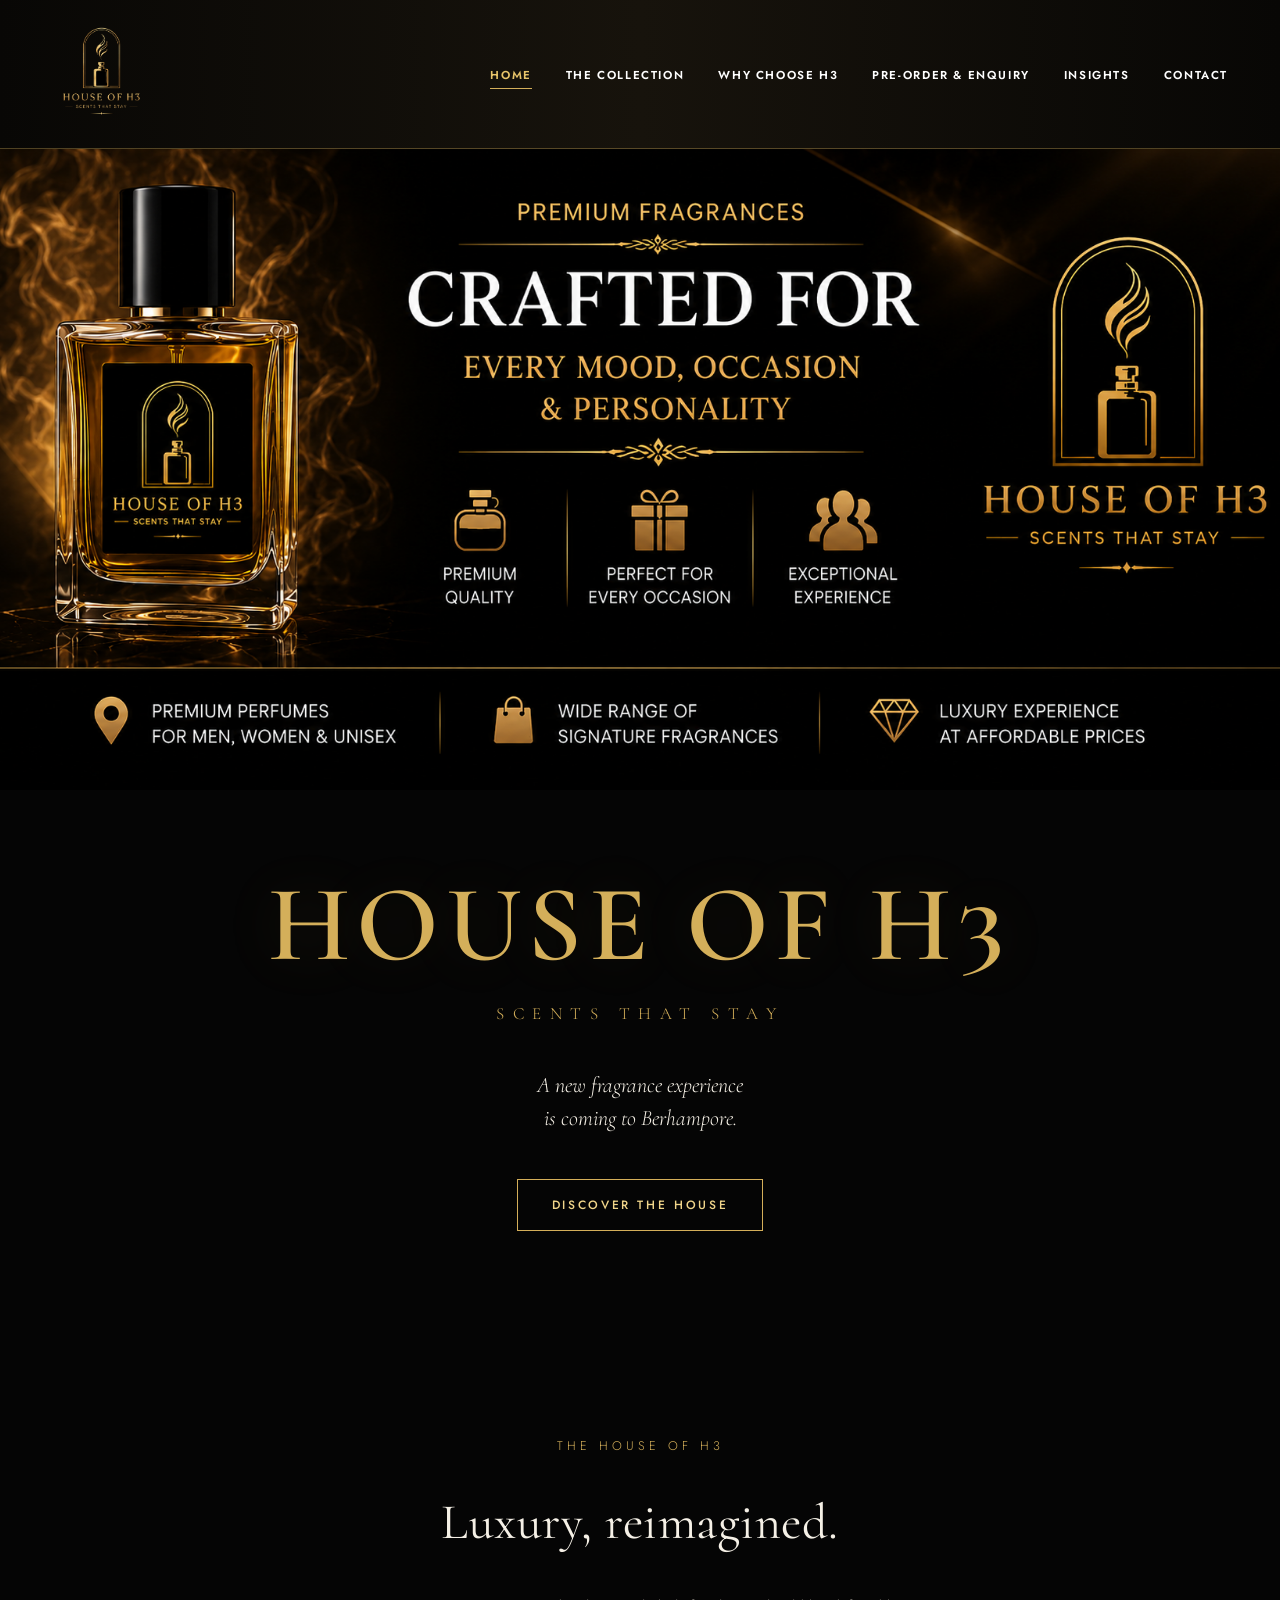
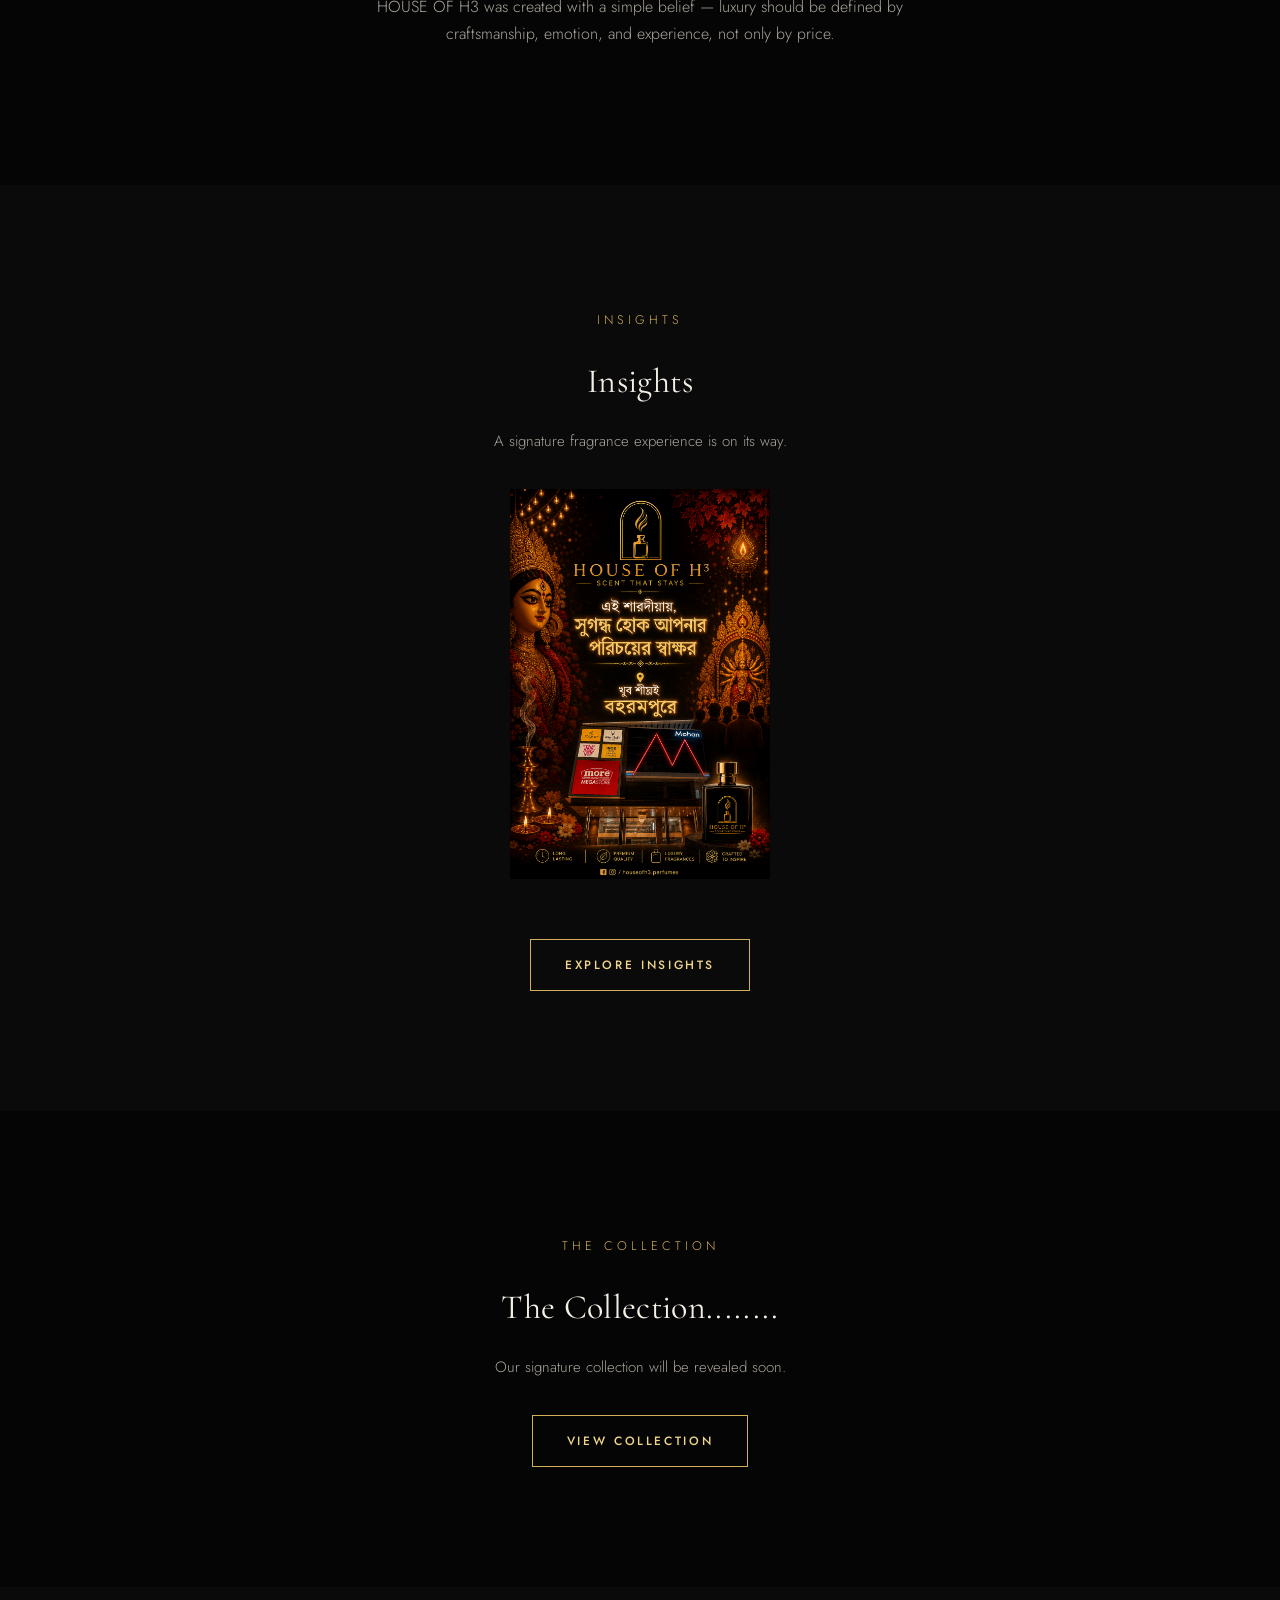
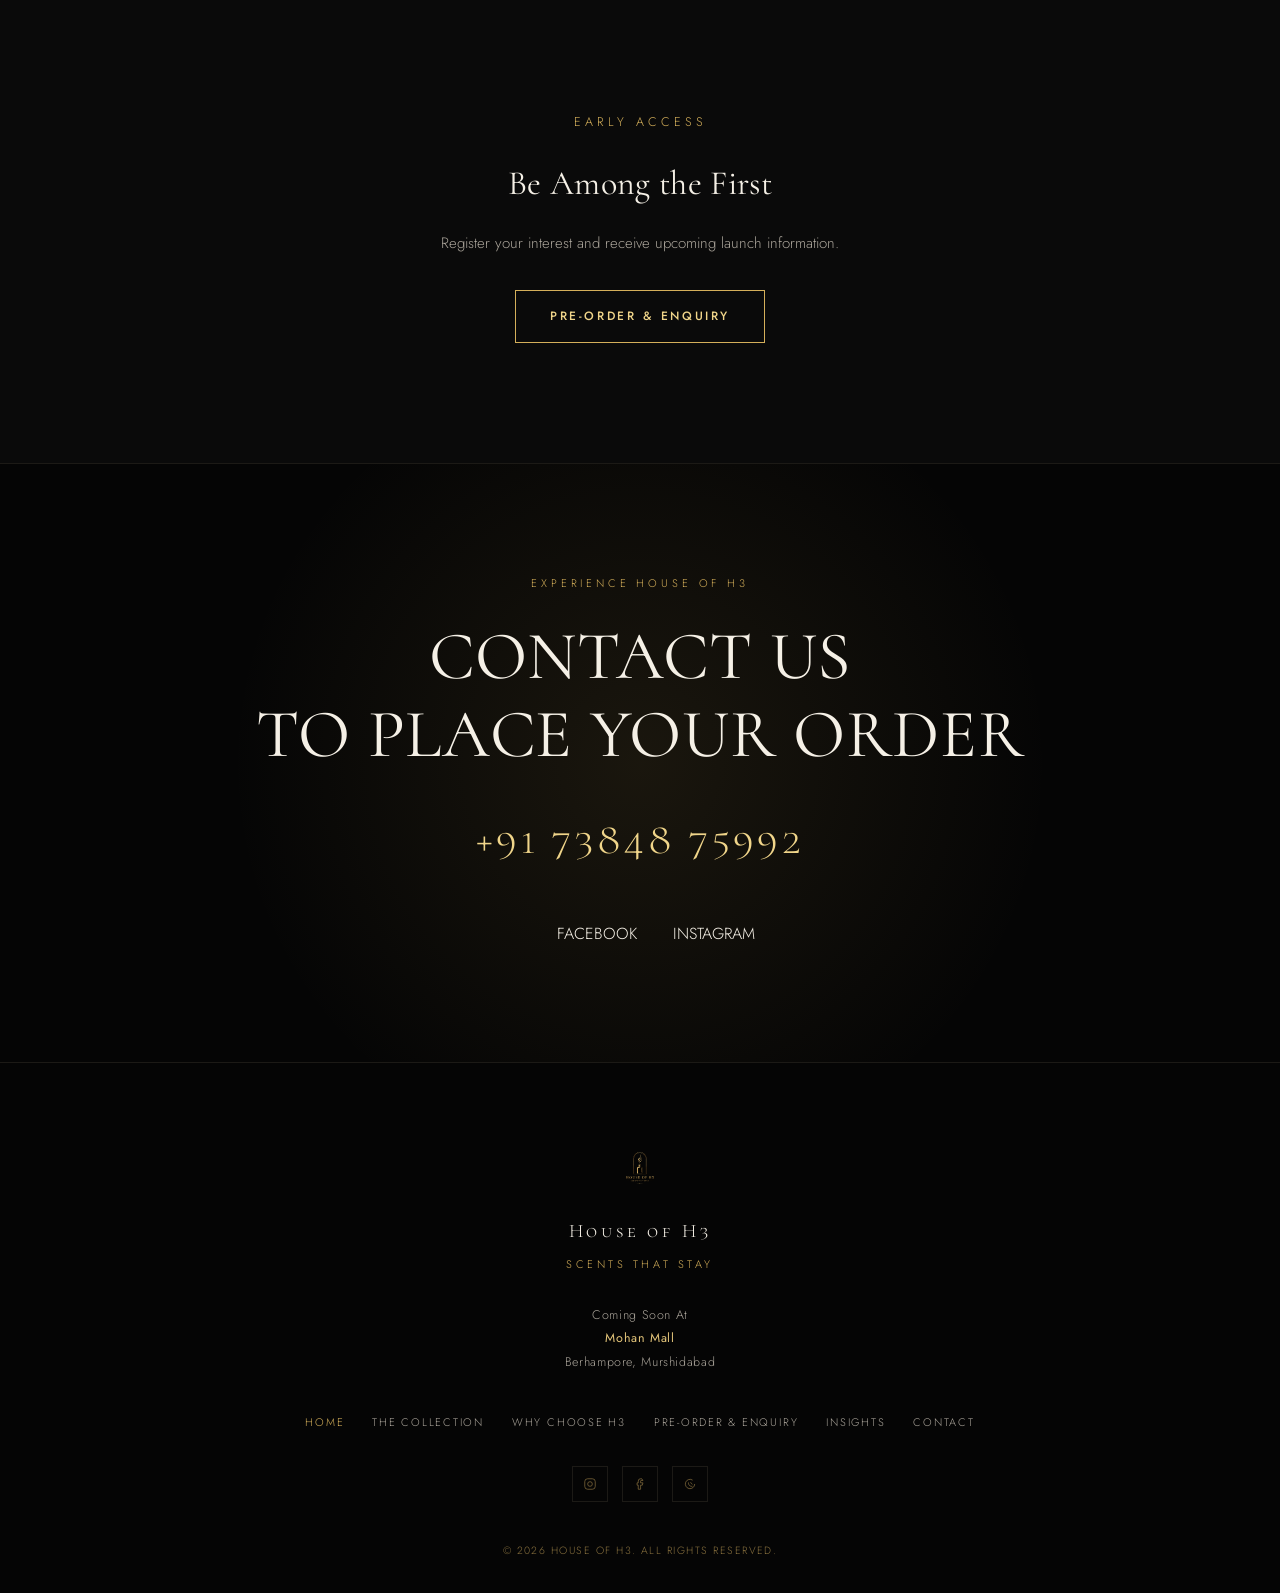
==== index.html @ 47003d19 "Initial Website Upload" ====
<!DOCTYPE html>
<html lang="en">
<head>
<meta charset="UTF-8">
<meta name="viewport" content="width=device-width, initial-scale=1.0">
<title>HOUSE OF H3 — Scents That Stay | Luxury Fragrance House</title>
<meta name="description" content="HOUSE OF H3 — an international-quality luxury fragrance house. A new fragrance experience is coming to Berhampore. Scents that stay.">
<link rel="canonical" href="https://thehouseofh3.com/">

<meta property="og:type" content="website">
<meta property="og:title" content="HOUSE OF H3 — Scents That Stay">
<meta property="og:description" content="A new fragrance experience is coming to Berhampore. Luxury, reimagined.">
<meta property="og:image" content="assets/images/house-of-h3-logo.png">
<meta property="og:url" content="https://thehouseofh3.com/">
<meta property="og:site_name" content="HOUSE OF H3">
<meta name="twitter:card" content="summary_large_image">

<link rel="icon" type="image/png" href="assets/images/house-of-h3-logo.png">
<link rel="apple-touch-icon" href="assets/images/house-of-h3-logo.png">

<link rel="preconnect" href="https://fonts.googleapis.com">
<link rel="preconnect" href="https://fonts.gstatic.com" crossorigin>
<link href="https://fonts.googleapis.com/css2?family=Cormorant:wght@300;400;500;600&family=Cormorant+SC:wght@500;600&family=Jost:wght@300;400;500;600&display=swap" rel="stylesheet">

<link rel="stylesheet" href="assets/css/style.css">
</head>
<body data-page="home">

<header class="nav" id="siteNav">
  <div class="wrap nav-inner">
    <a href="index.html" class="brand" aria-label="HOUSE OF H3 home">
      <img src="assets/images/house-of-h3-logo.png" alt="HOUSE OF H3 official logo — an arched niche framing a perfume bottle with a rising flame" width="44" height="44">
    </a>
    <nav class="primary" aria-label="Primary">
      <ul>
    <li><a href="index.html" data-nav="home">Home</a></li>
    <li><a href="collection.html" data-nav="collection">The Collection</a></li>
    <li><a href="why-house-of-h3.html" data-nav="why-house">Why Choose H3</a></li>
    <li><a href="pre-order.html" data-nav="pre-order">Pre-Order &amp; Enquiry</a></li>
    <li><a href="insights.html" data-nav="insights">Insights</a></li>
    <li><a href="contact.html" data-nav="contact">Contact</a></li>
</ul>
    </nav>
    <button class="hamburger" id="hamburgerBtn" aria-label="Open menu" aria-expanded="false" aria-controls="mobilePanel">
      <span></span><span></span><span></span>
    </button>
  </div>
</header>

<div class="mobile-panel" id="mobilePanel">
    <a href="index.html" data-nav="home">Home</a>
    <a href="collection.html" data-nav="collection">The Collection</a>
    <a href="why-house-of-h3.html" data-nav="why-house">Why Choose H3</a>
    <a href="pre-order.html" data-nav="pre-order">Pre-Order &amp; Enquiry</a>
    <a href="insights.html" data-nav="insights">Insights</a>
    <a href="contact.html" data-nav="contact">Contact</a>
</div>
<!-- ===================== HERO ===================== -->
<!-- HOME BANNER -->

<section class="home-banner">
</section>


<!-- BRAND INTRO BELOW BANNER -->

<section class="home-hero-content">

  <h1 class="hero-brand">
    HOUSE OF H3
  </h1>

  <p class="hero-tagline">
    SCENTS THAT STAY
  </p>

  <p class="hero-statement">
    A new fragrance experience<br>
    is coming to Berhampore.
  </p>

  <div class="hero-actions">

    <a href="our-story.html" class="btn">
      Discover the House
    </a>

  </div>

</section>
<!-- ===================== BRAND INTRODUCTION ===================== -->
<section class="intro">
  <div class="wrap reveal">
    <span class="eyebrow">The House of H3</span>
    <h2>Luxury, reimagined.</h2>
    <p>HOUSE OF H3 was created with a simple belief — luxury should be defined by craftsmanship, emotion, and experience, not only by price.</p>
  </div>
</section>

<!-- ===================== FRAGRANCE LAUNCH PREVIEW ===================== -->
<section class="preview alt-bg">
  <div class="wrap reveal">
    <span class="eyebrow">Insights</span>
    <h2>Insights</h2>
    <p>A signature fragrance experience is on its way.</p>
<div class="page-image">
  <img src="assets/images/durgapuja.jpg" alt="HOUSE OF H3 Our Story">
</div>
    <a href="insights.html" class="btn">Explore Insights</a>
  </div>
</section>

<!-- ===================== COLLECTION PREVIEW ===================== -->
<section class="preview">
  <div class="wrap reveal">
    <span class="eyebrow">The Collection</span>
    <h2>The Collection........</h2>
    <p>Our signature collection will be revealed soon.</p>
    <a href="collection.html" class="btn">View Collection</a>
  </div>
</section>

<!-- ===================== PRE-ORDER PREVIEW ===================== -->
<section class="preview alt-bg">
  <div class="wrap reveal">
    <span class="eyebrow">Early Access</span>
    <h2>Be Among the First</h2>
    <p>Register your interest and receive upcoming launch information.</p>
    <a href="pre-order.html" class="btn">Pre-Order &amp; Enquiry</a>
  </div>
</section>
<!-- ===================== ORDER & SOCIAL CONTACT ===================== -->

<section class="home-order-contact">

  <div class="wrap">

    <p class="order-small">
      EXPERIENCE HOUSE OF H3
    </p>

	<h2>
  	CONTACT US<br>
 	TO PLACE YOUR ORDER
	</h2>

    <a href="tel:+917384875992" class="order-phone">
      +91 73848 75992
    </a>

    <div class="order-social-links">

  <!-- FACEBOOK BUTTON -->

  <a
    href="https://www.facebook.com/houseofh3/"
    target="_blank"
    rel="noopener"
    class="order-social-button"
    aria-label="Visit HOUSE OF H3 on Facebook">

    <svg viewBox="0 0 24 24" aria-hidden="true">
      <path
        d="M15 3h-2a4 4 0 0 0-4 4v3H7v4h2v7h4v-7h3l1-4h-4V7a1 1 0 0 1 1-1h3"
      />
    </svg>

    <span>FACEBOOK</span>

  </a>


  <!-- INSTAGRAM BUTTON -->

  <a
    href="https://www.instagram.com/thehouseofh3perfumes/"
    target="_blank"
    rel="noopener"
    class="order-social-button"
    aria-label="Follow HOUSE OF H3 on Instagram">

    <svg viewBox="0 0 24 24" aria-hidden="true">

      <rect
        x="3"
        y="3"
        width="18"
        height="18"
        rx="5"
      />

      <circle
        cx="12"
        cy="12"
        r="4"
      />

      <circle
        cx="17.5"
        cy="6.5"
        r="1"
      />

    </svg>

    <span>INSTAGRAM</span>

  </a>

</div>

</section>
<!-- ===================== FOOTER ===================== -->
<footer>
  <div class="wrap">
    <img src="assets/images/house-of-h3-logo.png" alt="HOUSE OF H3 official logo">
    <p class="foot-word">House of H3</p>
    <p class="foot-tag">Scents That Stay</p>

    <p class="foot-venue">
      Coming Soon At<br>
      <strong>Mohan Mall</strong><br>
      Berhampore, Murshidabad
    </p>

    <nav class="foot-links" aria-label="Footer">
  <a href="index.html" data-nav="home">Home</a>
  <a href="collection.html" data-nav="collection">The Collection</a>
  <a href="why-house-of-h3.html" data-nav="why-house">Why Choose H3</a>
  <a href="pre-order.html" data-nav="pre-order">Pre-Order &amp; Enquiry</a>
  <a href="insights.html" data-nav="insights">Insights</a>
  <a href="contact.html" data-nav="contact">Contact</a>
</nav>

    <div class="foot-social">
      <a href="https://www.instagram.com/thehouseofh3perfumes/" target="_blank" rel="noopener" aria-label="Instagram">
        <svg viewBox="0 0 24 24"><rect x="3" y="3" width="18" height="18" rx="5"/><circle cx="12" cy="12" r="4"/></svg>
      </a>
      <a href="https://www.facebook.com/houseofh3/" target="_blank" rel="noopener" aria-label="Facebook">
        <svg viewBox="0 0 24 24"><path d="M15 3 h-2 a4 4 0 0 0 -4 4 v3 H7 v4 h2 v7 h4 v-7 h3 l1 -4 h-4 V7 a1 1 0 0 1 1 -1 h3 z"/></svg>
      </a>
      <a href="https://wa.me/917384875992" target="_blank" rel="noopener" aria-label="WhatsApp">
        <svg viewBox="0 0 24 24"><path d="M20 12 a8 8 0 1 1 -3.5 -6.6 M13 9 c.3 1 1.4 3 3.2 3.6 M9.4 9.4 c-.4 1.6 .3 3.6 1.6 5 1.4 1.3 3.4 2 5 1.6"/></svg>
      </a>
    </div>

    <p class="copyright">© 2026 House of H3. All Rights Reserved.</p>
  </div>
</footer>

<script src="assets/js/main.js" defer></script>
</body>
</html>
---- assets/css/style.css ----
/* =====================================================================
   HOUSE OF H3 — SHARED STYLESHEET
   Signature device: the arched niche from the wordmark (the halo the
   bottle sits inside) is echoed everywhere — image frames, dividers,
   announcement panels, the mobile menu — so every page feels carved
   from the same doorway as the logo.
===================================================================== */

:root{
  --black: #050505;
  --deep-black: #0a0a0a;
  --soft-black: #111111;
  --line-black: #1c1a16;

  --gold: #d4af5a;
  --light-gold: #f0d58a;
  --champagne: #e6c77b;
  --gold-dim: #8a723f;
  --ivory: #f5f0e6;
  --muted-text: #aaa49a;

  --font-display: 'Cormorant', 'Cormorant SC', serif;
  --font-display-sc: 'Cormorant SC', serif;
  --font-body: 'Jost', sans-serif;

  --arch-radius: 220px;
  --container: 1240px;
  --ease: cubic-bezier(.22,.61,.36,1);
}

*{ margin:0; padding:0; box-sizing:border-box; }
html{ scroll-behavior:smooth; }

@media (prefers-reduced-motion: reduce){
  html{ scroll-behavior:auto; }
  *{ animation-duration:0.001ms !important; animation-iteration-count:1 !important; transition-duration:0.001ms !important; }
}

body{
  background:var(--black);
  color:var(--ivory);
  font-family:var(--font-body);
  font-weight:300;
  line-height:1.7;
  overflow-x:hidden;
  -webkit-font-smoothing:antialiased;
}

img{ max-width:100%; display:block; }
a{ color:inherit; text-decoration:none; }
ul{ list-style:none; }
button{ font-family:inherit; cursor:pointer; background:none; border:none; color:inherit; }
input, select, textarea{ font-family:inherit; }

:focus-visible{
  outline: 1px solid var(--light-gold);
  outline-offset: 4px;
}

.wrap{
  max-width:var(--container);
  margin:0 auto;
  padding:0 32px;
}

.eyebrow{
  font-family:var(--font-body);
  font-size:12.5px;
  letter-spacing:.32em;
  text-transform:uppercase;
  color:var(--gold);
  display:inline-block;
  margin-bottom:22px;
}

h1,h2,h3{
  font-family:var(--font-display);
  font-weight:400;
  color:var(--ivory);
  letter-spacing:.01em;
}

.rule{
  width:56px;
  height:1px;
  background:linear-gradient(90deg,var(--gold),transparent);
  margin:0 0 22px;
}
.rule.center{ margin:0 auto 22px; background:linear-gradient(90deg,transparent,var(--gold),transparent); width:80px; }

/* Reveal-on-scroll */
.reveal{
  opacity:0;
  transform:translateY(28px);
  transition:opacity 1.1s var(--ease), transform 1.1s var(--ease);
}
.reveal.is-visible{ opacity:1; transform:translateY(0); }

/* Buttons */
.btn{
  display:inline-flex;
  align-items:center;
  gap:10px;
  padding:15px 34px;
  font-size:12px;
  letter-spacing:.22em;
  text-transform:uppercase;
  font-family:var(--font-body);
  font-weight:500;
  border:1px solid var(--gold);
  color:var(--light-gold);
  background:transparent;
  transition:background .5s var(--ease), color .5s var(--ease), box-shadow .5s var(--ease);
  white-space:nowrap;
}
.btn:hover{
  background:var(--gold);
  color:var(--black);
  box-shadow:0 0 34px rgba(212,175,90,.28);
}
.btn.ghost{
  border-color:rgba(230,199,123,.35);
  color:var(--ivory);
}
.btn.ghost:hover{
  border-color:var(--gold);
  background:transparent;
  color:var(--light-gold);
  box-shadow:none;
}
.btn.full{ width:100%; justify-content:center; }
.btn[disabled]{ opacity:.45; cursor:not-allowed; }
.btn[disabled]:hover{ background:transparent; color:var(--light-gold); box-shadow:none; }

/* ===================== NAVIGATION ===================== */
header.nav{
  position:fixed;
  top:0; left:0; right:0;
  z-index:1000;
  padding:3px 0;
  transition:padding .5s var(--ease), background .5s var(--ease), backdrop-filter .5s var(--ease), border-color .5s var(--ease);
  border-bottom:1px solid transparent;
}
header.nav.scrolled{
  padding:14px 0;
  background:rgba(5,5,5,.86);
  backdrop-filter:blur(14px);
  -webkit-backdrop-filter:blur(14px);
  border-bottom:1px solid var(--line-black);
}
.nav-inner{
  display:flex;
  align-items:center;
  justify-content:space-between;
  gap:24px;
}
.brand{
  display:flex;
  align-items:center;
  gap:12px;
}
.brand img{
  height:44px;
  width:auto;
  transition:height .5s var(--ease);
}
header.nav.scrolled .brand img{ height:36px; }
.brand-word{
  font-family:var(--font-display-sc);
  font-size:17px;
  letter-spacing:.18em;
  color:var(--ivory);
}

nav.primary{ display:flex; align-items:center; gap:40px; }
nav.primary ul{ display:flex; gap:34px; }
nav.primary a{
  font-size:11.5px;
  letter-spacing:.18em;
  text-transform:uppercase;
  color:var(--muted-text);
  position:relative;
  padding-bottom:6px;
}
nav.primary a::after{
  content:'';
  position:absolute;
  left:0; bottom:0;
  width:0; height:1px;
  background:var(--gold);
  transition:width .45s var(--ease);
}
nav.primary a:hover{ color:var(--ivory); }
nav.primary a:hover::after{ width:100%; }
nav.primary a.active{ color:var(--light-gold); }
nav.primary a.active::after{ width:100%; }

.hamburger{
  display:none;
  flex-direction:column;
  gap:6px;
  width:28px;
  z-index:1200;
}
.hamburger span{
  display:block;
  height:1px;
  width:100%;
  background:var(--light-gold);
  transition:transform .4s var(--ease), opacity .4s var(--ease);
}
.hamburger.open span:nth-child(1){ transform:translateY(7px) rotate(45deg); }
.hamburger.open span:nth-child(2){ opacity:0; }
.hamburger.open span:nth-child(3){ transform:translateY(-7px) rotate(-45deg); }

.mobile-panel{
  position:fixed;
  inset:0;
  background:rgba(6,6,6,.98);
  backdrop-filter:blur(10px);
  display:flex;
  flex-direction:column;
  align-items:center;
  justify-content:center;
  gap:32px;
  z-index:1100;
  opacity:0;
  visibility:hidden;
  transition:opacity .5s var(--ease), visibility .5s var(--ease);
}
.mobile-panel.open{ opacity:1; visibility:visible; }
.mobile-panel a{
  font-family:var(--font-display);
  font-size:25px;
  letter-spacing:.06em;
  color:var(--ivory);
}
.mobile-panel a:hover, .mobile-panel a.active{ color:var(--gold); }
.mobile-panel .btn{ margin-top:10px; }

/* ===================== ARCH DEVICE (signature) ===================== */
.arch-divider{
  width:1px;
  height:70px;
  margin:0 auto;
  background:linear-gradient(180deg, transparent, var(--gold-dim) 30%, var(--gold) 50%, var(--gold-dim) 70%, transparent);
  position:relative;
}
.arch-divider::before{
  content:'';
  position:absolute;
  left:50%; top:50%;
  width:7px; height:7px;
  transform:translate(-50%,-50%) rotate(45deg);
  border:1px solid var(--gold);
  background:var(--black);
}
.arch-frame{
  border:1px solid var(--gold-dim);
  border-radius:var(--arch-radius) var(--arch-radius) 0 0;
  background:radial-gradient(circle at 50% 20%, rgba(212,175,90,.10), transparent 60%);
  position:relative;
  overflow:hidden;
}

/* ===================== HOME HERO ===================== */
.hero{
  position:relative;
  min-height:100px;

  display:flex;
  flex-direction:column;
  align-items:center;
  justify-content:center;

  text-align:center;
  padding:160px 24px 100px;
  overflow:hidden;

  background-image:
    linear-gradient(
      rgba(0, 0, 0, 0.45),
      rgba(0, 0, 0, 0.78)
    ),
    url("../images/home-banner.jpg");

  background-size:cover;
  background-position:center;
  background-repeat:no-repeat;
}
.hero-glow{
  position:absolute;
  top:6%;
  left:50%;
  transform:translateX(-50%);
  width:960px;
  height:960px;
  background:radial-gradient(circle, rgba(212,175,90,.15) 0%, rgba(212,175,90,0) 62%);
  pointer-events:none;
  animation:glowPulse 9s ease-in-out infinite;
}
@keyframes glowPulse{
  0%,100%{ opacity:.7; transform:translateX(-50%) scale(1); }
  50%{ opacity:1; transform:translateX(-50%) scale(1.06); }
}
@keyframes heroIn{
  from{ opacity:0; transform:translateY(18px); }
  to{ opacity:1; transform:translateY(0); }
}
.hero-logo{
  width:120px;
  height:auto;
  margin-bottom:30px;
  opacity:0;
  animation:heroIn 1.4s var(--ease) .2s forwards;
  filter:drop-shadow(0 0 30px rgba(212,175,90,.18));
}
.hero-brand{
  font-family:var(--font-display-sc);
  font-weight:600;
  font-size:clamp(46px, 9vw, 108px);
  letter-spacing:.06em;
  line-height:1.02;
  color:var(--gold);
  text-shadow:0 0 60px rgba(212,175,90,.14);
  opacity:0;
  animation:heroIn 1.4s var(--ease) .4s forwards;
}
.hero-tagline{
  margin-top:20px;
  font-family:var(--font-display-sc);
  font-size:clamp(13px,1.8vw,17px);
  letter-spacing:.5em;
  color:var(--gold);
  opacity:0;
  animation:heroIn 1.4s var(--ease) .65s forwards;
}
.hero-statement{
  margin-top:44px;
  font-family:var(--font-display);
  font-style:italic;
  font-size:clamp(17px,2.1vw,22px);
  color:var(--ivory);
  max-width:520px;
  line-height:1.5;
  opacity:0;
  animation:heroIn 1.4s var(--ease) .9s forwards;
}
.hero-actions{
  margin-top:44px;
  opacity:0;
  animation:heroIn 1.4s var(--ease) 1.1s forwards;
}
.scroll-cue{
  position:absolute;
  bottom:34px;
  left:50%;
  transform:translateX(-50%);
  width:1px;
  height:56px;
  background:linear-gradient(180deg, var(--gold), transparent);
}
.scroll-cue::after{
  content:'';
  position:absolute;
  top:0; left:50%;
  width:5px; height:5px;
  background:var(--light-gold);
  border-radius:50%;
  transform:translateX(-50%);
  animation:cueMove 2.6s ease-in-out infinite;
}
@keyframes cueMove{
  0%{ top:0; opacity:1; }
  90%{ opacity:0; }
  100%{ top:52px; opacity:0; }
}

/* ===================== INTERIOR PAGE HEAD ===================== */
.page-head{
  position:relative;
  padding:190px 24px 90px;
  text-align:center;
  overflow:hidden;
}
.page-head .glow{
  position:absolute;
  top:-10%;
  left:50%;
  transform:translateX(-50%);
  width:760px;
  height:760px;
  background:radial-gradient(circle, rgba(212,175,90,.12) 0%, rgba(212,175,90,0) 60%);
  pointer-events:none;
}
.page-head h1{
  font-size:clamp(32px,5vw,58px);
  position:relative;
}
.page-head .lede{
  margin-top:22px;
  color:var(--muted-text);
  font-size:15.5px;
  max-width:480px;
  margin-left:auto;
  margin-right:auto;
  position:relative;
}

/* ===================== SECTION SHELL ===================== */
section{ position:relative; padding:120px 0; }
.section-tight{ padding:90px 0; }
.section-head{ text-align:center; max-width:640px; margin:0 auto 60px; }
.section-head h2{ font-size:clamp(28px,3.6vw,44px); }
.alt-bg{ background:var(--deep-black); }

/* ===================== INTRO / CENTERED TEXT BLOCK ===================== */
.intro{ text-align:center; }
.intro .wrap{ max-width:760px; }
.intro h2{ font-size:clamp(30px,4vw,50px); margin-bottom:28px; }
.intro p{ color:var(--muted-text); font-size:16px; max-width:600px; margin:0 auto 18px; }
.intro blockquote{
  margin-top:50px;
  font-family:var(--font-display);
  font-style:italic;
  font-size:clamp(19px,2.2vw,26px);
  color:var(--champagne);
  line-height:1.5;
}

/* ===================== PREVIEW BLOCKS (home page teasers) ===================== */
.preview{ text-align:center; }
.preview .wrap{ max-width:600px; }
.preview h2{ font-size:clamp(24px,3.2vw,34px); margin-bottom:18px; }
.preview p{ color:var(--muted-text); font-size:15px; margin-bottom:34px; }
.preview-row{
  display:grid;
  grid-template-columns:repeat(3,1fr);
  gap:1px;
  background:var(--line-black);
  border-top:1px solid var(--line-black);
  border-bottom:1px solid var(--line-black);
}
.preview-cell{
  background:var(--black);
  padding:70px 40px;
  text-align:center;
}
.preview-cell .eyebrow{ margin-bottom:16px; }
.preview-cell h3{ font-family:var(--font-display-sc); font-size:20px; letter-spacing:.06em; margin-bottom:16px; }
.preview-cell p{ color:var(--muted-text); font-size:14px; margin-bottom:28px; min-height:42px; }

/* ===================== ANNOUNCEMENT / COMING SOON ===================== */
.announcement{
  text-align:center;
}
.announcement .frame{
  max-width:660px;
  margin:0 auto;
  padding:64px 44px 54px;
}
.announcement .badge{
  display:inline-block;
  padding:8px 22px;
  border:1px solid var(--gold);
  font-size:11px;
  letter-spacing:.28em;
  text-transform:uppercase;
  color:var(--light-gold);
  margin-bottom:30px;
}
.announcement h2{
  font-size:clamp(24px,3.4vw,36px);
  line-height:1.4;
  margin-bottom:24px;
}
.announcement p{ color:var(--muted-text); font-size:15px; max-width:440px; margin:0 auto 8px; }
.announcement .place{
  margin-top:24px;
  font-family:var(--font-display-sc);
  font-size:13px;
  letter-spacing:.24em;
  text-transform:uppercase;
  color:var(--gold-dim);
}

/* ===================== PRODUCT / COLLECTION CARDS ===================== */
.collection-grid{
display:grid;
grid-template-columns:repeat(5,1fr);
gap:20px;

}
.frag-card{
  border:1px solid var(--line-black);
  background:linear-gradient(180deg, var(--soft-black), var(--deep-black));
  padding:0 0 34px;
  transition:border-color .5s var(--ease), transform .5s var(--ease), box-shadow .5s var(--ease);
}
.frag-card:hover{
  border-color:var(--gold-dim);
  transform:translateY(-6px);
  box-shadow:0 24px 60px rgba(0,0,0,.5);
}
.product-media{
  aspect-ratio:4/5;
  border-bottom:1px solid var(--line-black);
  position:relative;
  overflow:hidden;
  background:radial-gradient(circle at 50% 35%, rgba(212,175,90,.08), transparent 65%);
}
.product-media img{
  width:100%; height:100%;
  object-fit:cover;
  opacity:0;
  transition:opacity .8s var(--ease);
}
.product-media.has-image img{ opacity:1; }
.product-media.has-image .media-placeholder{ display:none; }
.media-placeholder{
  position:absolute;
  inset:0;
  display:flex;
  flex-direction:column;
  align-items:center;
  justify-content:center;
  gap:16px;
}
.media-placeholder .glyph{
  width:60px; height:60px;
  border:1px solid var(--gold-dim);
  border-radius:50% 50% 0 0 / 60% 60% 0 0;
  display:flex; align-items:center; justify-content:center;
}
.media-placeholder .glyph::before{
  content:'';
  width:1px; height:24px;
  background:var(--gold);
}
.media-placeholder span{
  font-size:10px;
  letter-spacing:.26em;
  text-transform:uppercase;
  color:var(--gold-dim);
}
.frag-body{ padding:30px 32px 0; }
.frag-body h3{
  font-family:var(--font-display-sc);
  font-size:24px;
  letter-spacing:.06em;
  margin-bottom:14px;
}
.frag-meta{ margin-bottom:18px; }
.frag-meta .label{
  display:block;
  font-size:10px;
  letter-spacing:.2em;
  text-transform:uppercase;
  color:var(--gold);
  margin-bottom:6px;
}
.frag-meta .value{ font-size:14px; color:var(--muted-text); }

.coming-more{ text-align:center; margin-top:54px; }
.coming-more p{
  font-family:var(--font-display-sc);
  font-size:14px;
  letter-spacing:.3em;
  color:var(--gold-dim);
}
.coming-more p span{ display:block; color:var(--champagne); margin-top:6px; }

/* ===================== FORMS (Pre-Order & Enquiry) ===================== */
.form-shell{
  max-width:640px;
  margin:0 auto;
}
.field-group{
  display:grid;
  grid-template-columns:1fr 1fr;
  gap:26px;
}
.field{ margin-bottom:26px; }
.field.full{ grid-column:1 / -1; }
.field label{
  display:block;
  font-size:10.5px;
  letter-spacing:.2em;
  text-transform:uppercase;
  color:var(--gold);
  margin-bottom:10px;
}
.field input,
.field select,
.field textarea{
  width:100%;
  background:transparent;
  border:none;
  border-bottom:1px solid var(--line-black);
  color:var(--ivory);
  font-size:14.5px;
  padding:10px 2px;
  transition:border-color .4s var(--ease);
}
.field select{
  appearance:none;
  -webkit-appearance:none;
  background-image:url("data:image/svg+xml;utf8,<svg xmlns='http://www.w3.org/2000/svg' width='10' height='6'><path d='M0 0 L5 6 L10 0' fill='none' stroke='%23d4af5a'/></svg>");
  background-repeat:no-repeat;
  background-position:right 4px center;
  cursor:pointer;
}
.field select option{ background:var(--soft-black); color:var(--ivory); }
.field textarea{ resize:vertical; min-height:100px; }
.field input:focus, .field select:focus, .field textarea:focus{ border-color:var(--gold); }
.field input::placeholder, .field textarea::placeholder{ color:var(--muted-text); opacity:.7; }

.consent{
  display:flex;
  align-items:flex-start;
  gap:12px;
  margin-bottom:38px;
  font-size:13px;
  color:var(--muted-text);
}
.consent input[type="checkbox"]{
  width:16px; height:16px;
  margin-top:2px;
  accent-color:var(--gold);
  flex-shrink:0;
}

.form-note{
  margin-top:18px;
  font-size:12.5px;
  color:var(--gold-dim);
  min-height:16px;
}
.form-note.error{ color:#c97b6a; }

.divider-or{
  display:flex;
  align-items:center;
  gap:18px;
  margin:64px 0 44px;
  color:var(--muted-text);
  font-size:11px;
  letter-spacing:.2em;
  text-transform:uppercase;
}
.divider-or::before, .divider-or::after{
  content:'';
  flex:1;
  height:1px;
  background:var(--line-black);
}

.whatsapp-cta{
  display:inline-flex;
  align-items:center;
  gap:12px;
  padding:15px 28px;
  border:1px solid var(--gold);
  color:var(--light-gold);
  font-size:12px;
  letter-spacing:.2em;
  text-transform:uppercase;
  transition:background .4s var(--ease), color .4s var(--ease);
}
.whatsapp-cta:hover{ background:var(--gold); color:var(--black); }
.whatsapp-cta svg{ width:16px; height:16px; stroke:currentColor; fill:none; stroke-width:1.3; }

/* ===================== CONTACT ===================== */
.contact-grid{
  display:grid;
  grid-template-columns:1fr 1fr;
  gap:70px;
}
.contact-block p{ color:var(--muted-text); font-size:15px; margin-bottom:30px; max-width:420px; }
.contact-list{ display:flex; flex-direction:column; gap:18px; }
.contact-list li{ display:flex; flex-direction:column; gap:3px; }
.contact-list .label{ font-size:10.5px; letter-spacing:.22em; text-transform:uppercase; color:var(--gold); }
.contact-list .val{ font-size:15.5px; color:var(--ivory); }
.contact-list a:hover{ color:var(--light-gold); }

.social-row{ display:flex; gap:16px; margin-top:36px; }
.social-row a{
  width:42px; height:42px;
  border:1px solid var(--gold-dim);
  display:flex; align-items:center; justify-content:center;
  transition:border-color .4s var(--ease);
}
.social-row a svg{ width:16px; height:16px; stroke:var(--gold); fill:none; stroke-width:1.2; }
.social-row a:hover{ border-color:var(--gold); }

.map-frame{
  aspect-ratio:4/5;
  display:flex;
  align-items:center;
  justify-content:center;
  padding:40px;
  text-align:center;
}
.map-frame .inner p{
  font-family:var(--font-display-sc);
  font-size:15px;
  letter-spacing:.14em;
  color:var(--gold-dim);
  margin-top:18px;
}

/* ===================== FOOTER ===================== */
footer{
  padding:80px 0 34px;
  border-top:1px solid var(--line-black);
  background:var(--black);
  text-align:center;
}
footer img{ height:52px; margin:0 auto 20px; opacity:.92; }
footer .foot-word{
  font-family:var(--font-display-sc);
  font-size:19px;
  letter-spacing:.2em;
  color:var(--ivory);
  margin-bottom:8px;
}
footer .foot-tag{
  font-size:11px;
  letter-spacing:.32em;
  text-transform:uppercase;
  color:var(--gold);
  margin-bottom:30px;
}
footer .foot-venue{
  font-size:12.5px;
  color:var(--muted-text);
  letter-spacing:.05em;
  line-height:1.9;
  margin-bottom:38px;
}
footer .foot-venue strong{ color:var(--champagne); font-weight:400; }
footer nav.foot-links{
  display:flex;
  justify-content:center;
  flex-wrap:wrap;
  gap:28px;
  margin-bottom:34px;
}
footer nav.foot-links a{
  font-size:11px;
  letter-spacing:.16em;
  text-transform:uppercase;
  color:var(--muted-text);
}
footer nav.foot-links a:hover, footer nav.foot-links a.active{ color:var(--gold); }
footer .foot-social{ display:flex; justify-content:center; gap:14px; margin-bottom:40px; }
footer .foot-social a{
  width:36px; height:36px;
  border:1px solid var(--line-black);
  display:flex; align-items:center; justify-content:center;
}
footer .foot-social a svg{ width:14px; height:14px; stroke:var(--gold-dim); fill:none; stroke-width:1.2; }
footer .foot-social a:hover svg{ stroke:var(--gold); }
footer .copyright{
  font-size:10.5px;
  letter-spacing:.14em;
  color:var(--gold-dim);
  text-transform:uppercase;
}

/* ===================== RESPONSIVE ===================== */
@media (max-width:980px){
  nav.primary{ display:none; }
  .hamburger{ display:flex; }
  .contact-grid{ grid-template-columns:1fr; gap:50px; }
  .collection-grid{ grid-template-columns:1fr; }
  .preview-row{ grid-template-columns:1fr; }
  .field-group{ grid-template-columns:1fr; }
  section{ padding:86px 0; }
}

@media (max-width:560px){
  .wrap{ padding:0 22px; }
  .hero{ padding-top:140px; }
  .hero-logo{ width:100px; }
  .page-head{ padding:150px 22px 70px; }
  .frag-body{ padding:26px 22px 0; }
  .announcement .frame{ padding:50px 24px 40px; }
  .preview-cell{ padding:56px 26px; }
}
@media (max-width: 560px) {

  body[data-page="home"] .hero {
    min-height: 380px !important;
    height: 380px !important;
    padding: 90px 20px 30px !important;
  }

}
/* =================================
   HOME PAGE BANNER
================================= */

.home-banner {

  width: 100%;

  height: 720px;

  margin-top: 70px;

  background-image:
    url("../images/home-banner.jpg");

  background-size: cover;

  background-position: center;

  background-repeat: no-repeat;

}


/* =================================
   TEXT BELOW HOME BANNER
================================= */

.home-hero-content {

  min-height: 480px;

  display: flex;

  flex-direction: column;

  justify-content: center;

  align-items: center;

  text-align: center;

  padding: 80px 24px;

  background: #050505;

}


.home-hero-content .hero-brand {

  color: var(--gold);

}


.home-hero-content .hero-statement {

  margin-top: 40px;

}
@media (max-width: 560px) {

  .home-banner {

    height: 250px;

    margin-top: 70px;

    background-size: cover;

    background-position: center;

  }


  .home-hero-content {

    min-height: 400px;

    padding: 60px 20px;

  }


  .home-hero-content .hero-brand {

    font-size: 46px;

  }

}
/* ==================================================
   HOME PAGE — ORDER & SOCIAL CONTACT
================================================== */

.home-order-contact {

  padding: 110px 24px;

  text-align: center;

  background:
    radial-gradient(
      circle at center,
      rgba(212, 175, 90, 0.10),
      transparent 58%
    ),
    #050505;

  border-top: 1px solid #1c1a16;

}


.home-order-contact .wrap {

  max-width: 850px;

}


.order-small {

  margin-bottom: 25px;

  font-family: var(--font-body);

  font-size: 11px;

  letter-spacing: 0.35em;

  color: var(--gold);

}


.home-order-contact h2 {

  margin-bottom: 30px;

  font-family: var(--font-display);

  font-size: clamp(35px, 6vw, 68px);

  font-weight: 400;

  line-height: 1.15;

  color: var(--ivory);

}


.order-phone {

  display: inline-block;

  margin-bottom: 45px;

  font-family: var(--font-display-sc);

  font-size: clamp(25px, 4vw, 42px);

  letter-spacing: 0.08em;

  color: var(--light-gold);

  transition:
    color 0.4s ease,
    text-shadow 0.4s ease;

}


.order-phone:hover {

  color: var(--gold);

  text-shadow:
    0 0 30px rgba(212, 175, 90, 0.35);

}


/* FACEBOOK & INSTAGRAM BUTTON ICON */

.order-social-button {
  display: inline-flex;
  align-items: center;
  justify-content: center;
  gap: 12px;
}

.order-social-button svg {
  width: 19px;
  height: 19px;

  fill: none;
  stroke: 
color: white;

  stroke-width: 1.5;
  stroke-linecap: round;
  stroke-linejoin: round;

  flex-shrink: 0;
}
.contact-location-large {
  position: relative;
  top: -100px;
}
.contact-location-large h3,
.contact-location-large p {
  color: #ffffff !important;
}
/* ==========================================
   WHY CHOOSE HOUSE OF H3 PAGE
========================================== */

.why-h3-section {

  padding: 100px 24px;

  background: #050505;

}


.why-h3-intro {

  max-width: 900px;

  margin: 0 auto 70px;

  text-align: center;

}


.why-h3-intro h2 {

  font-family: var(--font-display);

  font-size: clamp(36px, 6vw, 68px);

  font-weight: 400;

  line-height: 1.1;

  color: var(--ivory);

}


.why-h3-grid {

  display: grid;

  grid-template-columns:
  repeat(2, minmax(0, 1fr));

  max-width: 1100px;

  margin: auto;

  gap: 25px;

}


.why-h3-card {

  min-height: 300px;

  padding: 50px;

  border:
  1px solid rgba(212, 175, 90, 0.35);

  background: #090909;

  transition:
  transform 0.4s ease,
  border-color 0.4s ease;

}


.why-h3-card:hover {

  transform: translateY(-7px);

  border-color: var(--gold);

}


.why-h3-card span {

  display: block;

  margin-bottom: 40px;

  font-family: var(--font-body);

  font-size: 12px;

  letter-spacing: 0.25em;

  color: var(--gold);

}


.why-h3-card h3 {

  margin-bottom: 25px;

  font-family: var(--font-display);

  font-size: 28px;

  font-weight: 500;

  color: var(--light-gold);

}


.why-h3-card p {

  font-size: 16px;

  line-height: 1.9;

  color: var(--muted-text);

}


.why-h3-action {

  margin-top: 70px;

  text-align: center;

}


/* MOBILE */

@media (max-width: 700px) {

  .why-h3-section {

    padding: 70px 20px;

  }


  .why-h3-grid {

    grid-template-columns: 1fr;

  }


  .why-h3-card {

    min-height: auto;

    padding: 40px 30px;

  }

}

/* =================================
   PAGE IMAGE
================================= */

.page-image {
  max-width: 300px;
  width: 100%;
  margin: 0 auto 60px;
  padding: 0 20px;
}

.page-image img {
  width: 100%;
  height: auto;
  object-fit: contain;
  display: block;
}

/* TOP NAVIGATION LOGO SIZE */

.brand img {
  width: 100px !important;
  height: auto !important;
}


/* =================================
   HOUSE OF H3 IMAGE GALLERY
================================= */

.h3-image-gallery {

  width: 100%;

  max-width: 1400px;

  margin: 60px auto;

  padding: 0 25px;

  display: grid;

  /* প্রতি row-তে 4টি image */

  grid-template-columns: repeat(4, minmax(0, 1fr));

  gap: 25px;

  align-items: start;

}


.h3-image-gallery img {

  width: 100%;

  height: auto;

  display: block;

  object-fit: contain;

}

/* TABLET — প্রতি row-তে 2টি image */

@media (max-width: 900px) {

  .h3-image-gallery {

    grid-template-columns: repeat(2, minmax(0, 1fr));

    gap: 20px;

  }

}


/* MOBILE — প্রতি row-তে 1টি image */

@media (max-width: 560px) {

  .h3-image-gallery {

    grid-template-columns: 1fr;

    max-width: 500px;

    padding: 0 20px;

  }

}

/* ==========================================
   HOUSE OF H3 NAVIGATION
   WHITE, BOLD & CLEAR
========================================== */

/* ALL NAVIGATION TEXT */

.primary a {
  color: #ffffff !important;
  font-weight: 600 !important;
  letter-spacing: 0.14em !important;
}


/* ACTIVE PAGE — GOLD */

.primary a.active,
.primary a[aria-current="page"] {
  color: #e8c56a !important;
  font-weight: 600 !important;
}

/* ==========================================
   LUXURY WARM BLACK HEADER
========================================== */

.nav {
  background:
    linear-gradient(
      90deg,
      #080705 0%,
      #17130c 50%,
      #080705 100%
    ) !important;

  border-bottom:
    1px solid rgba(212, 175, 90, 0.35) !important;
}
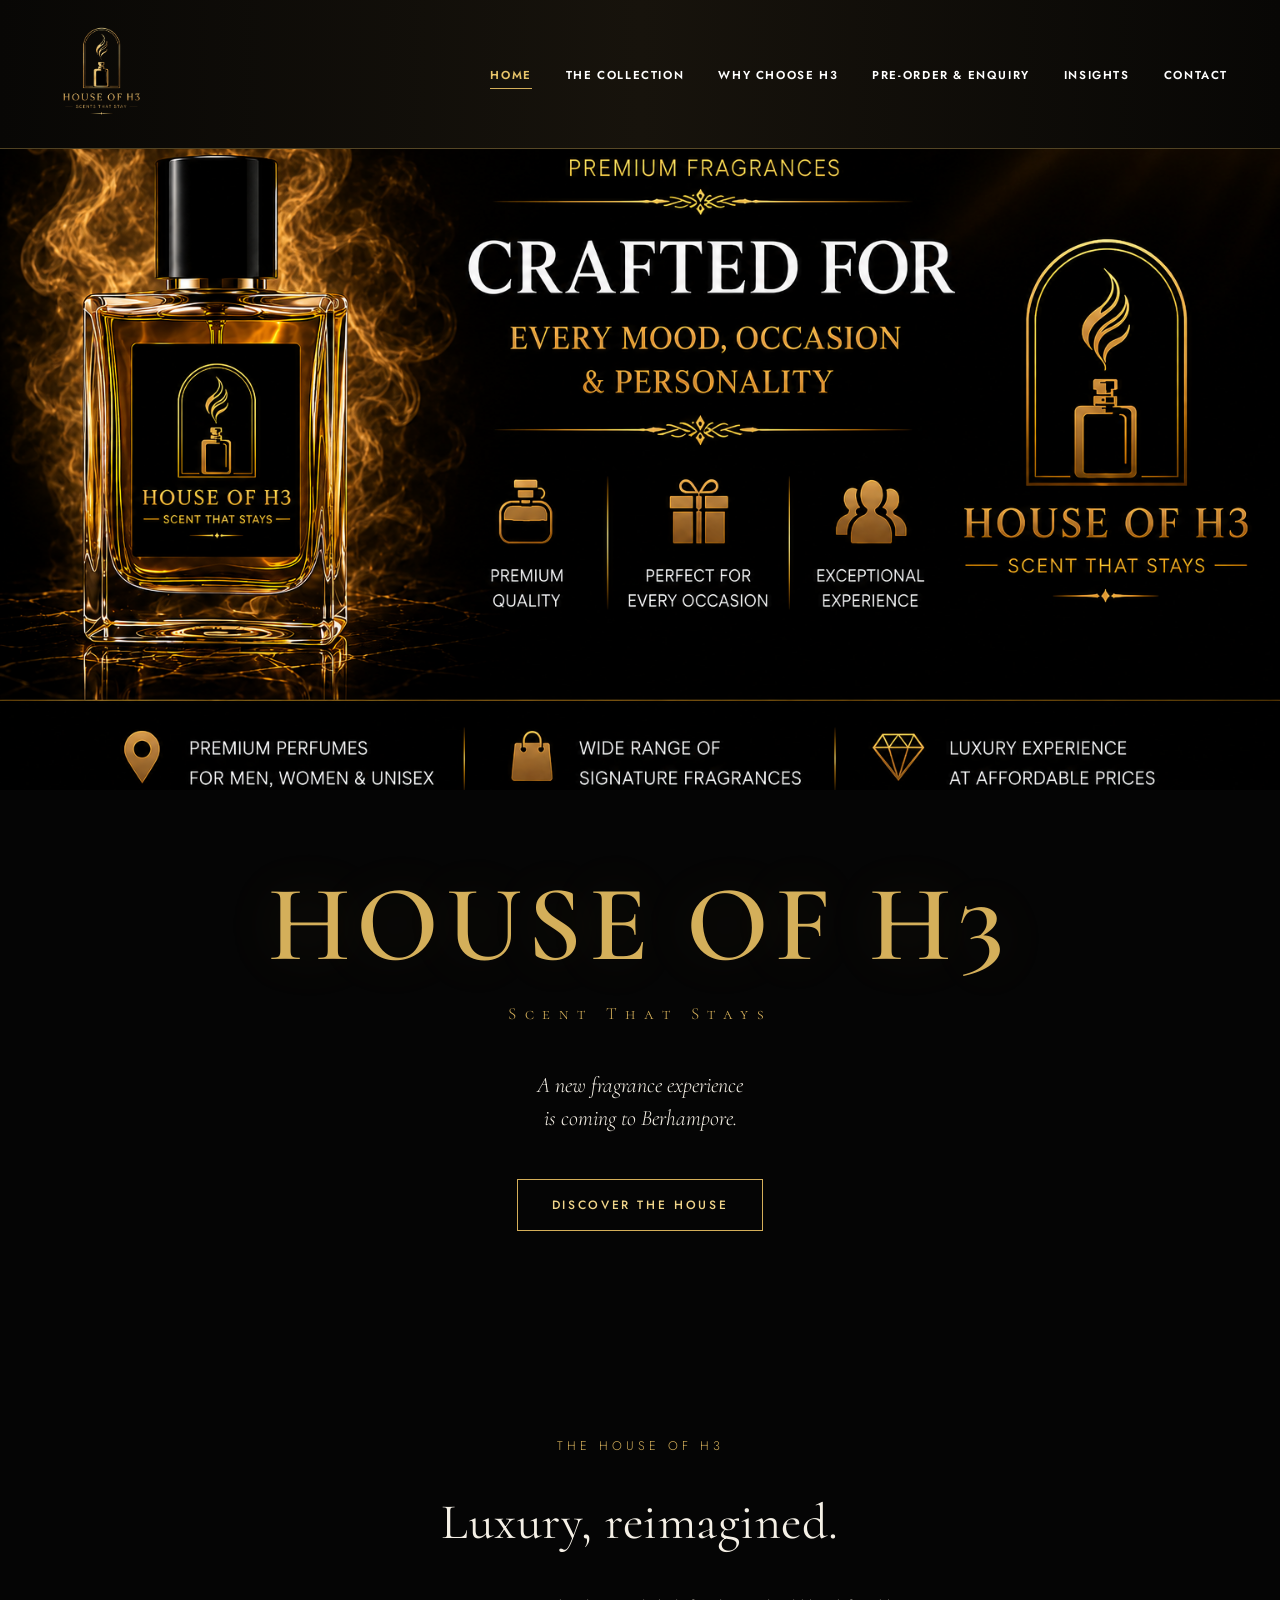
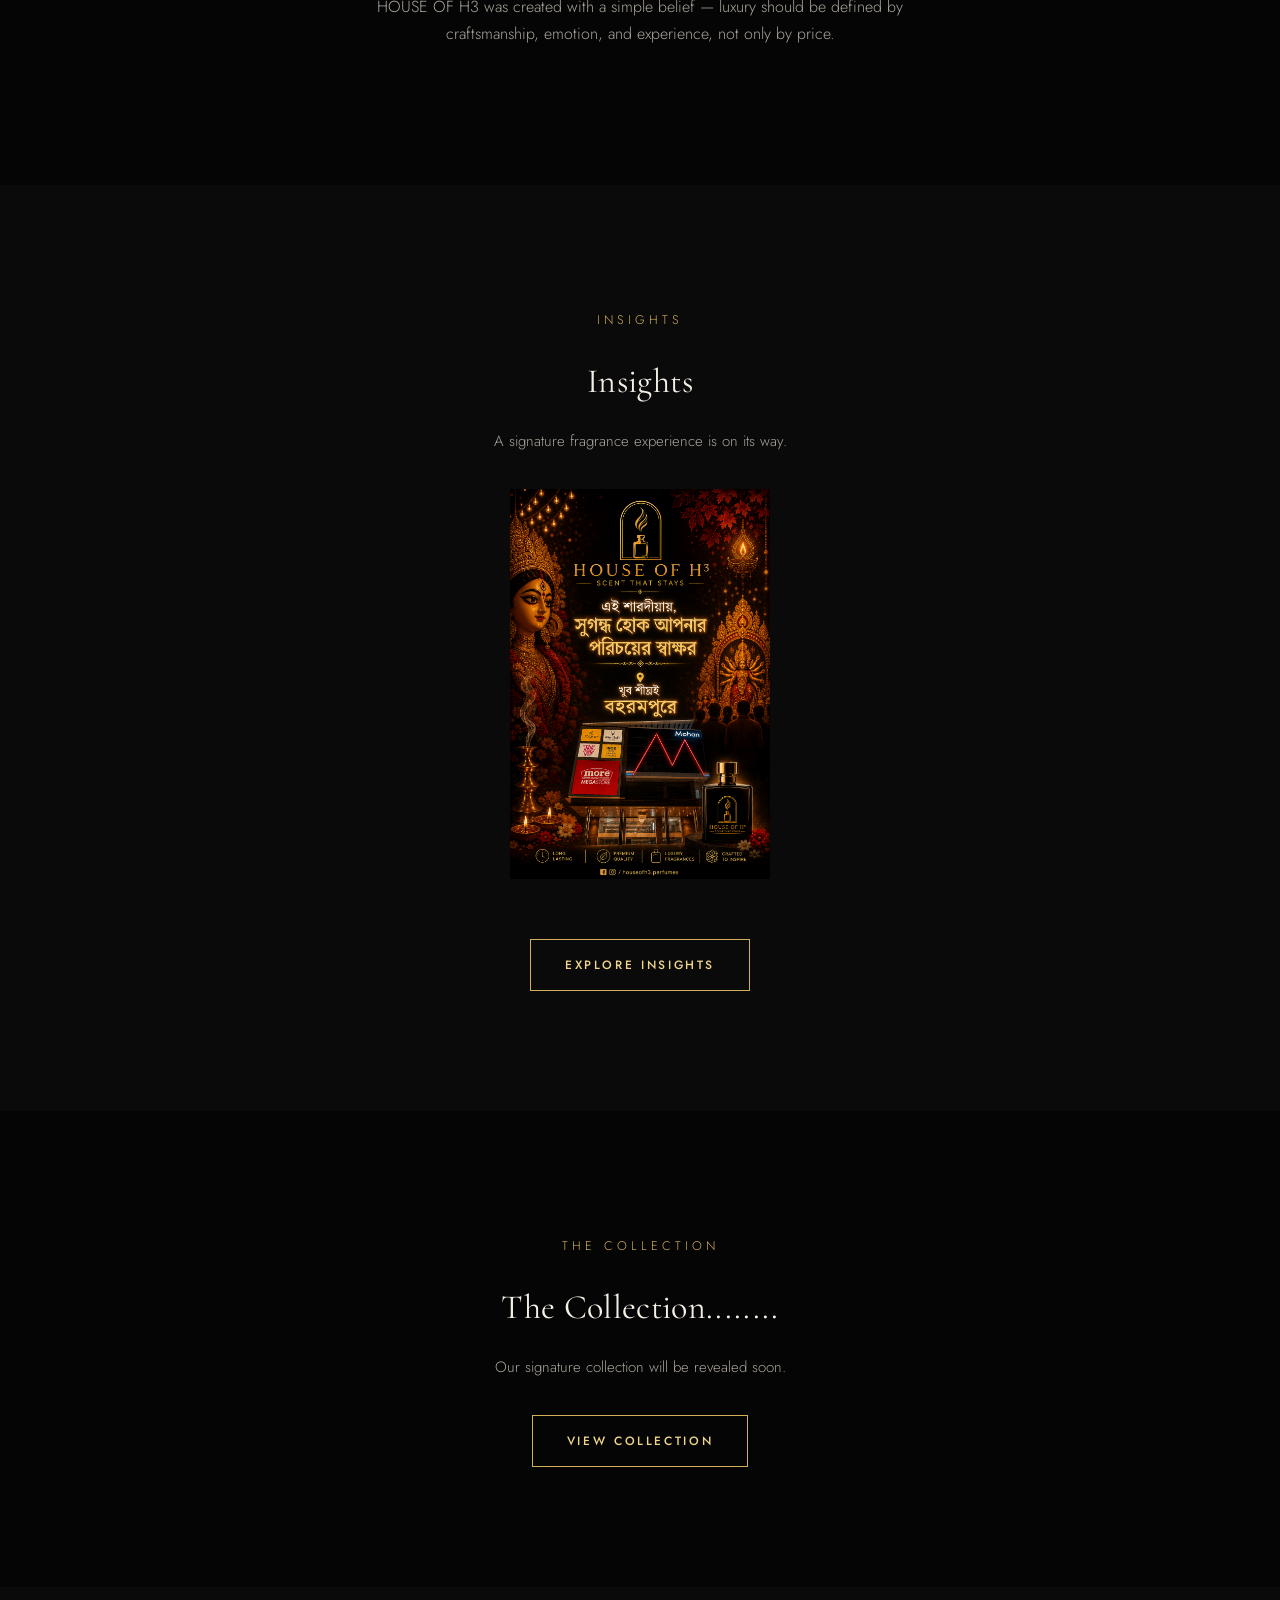
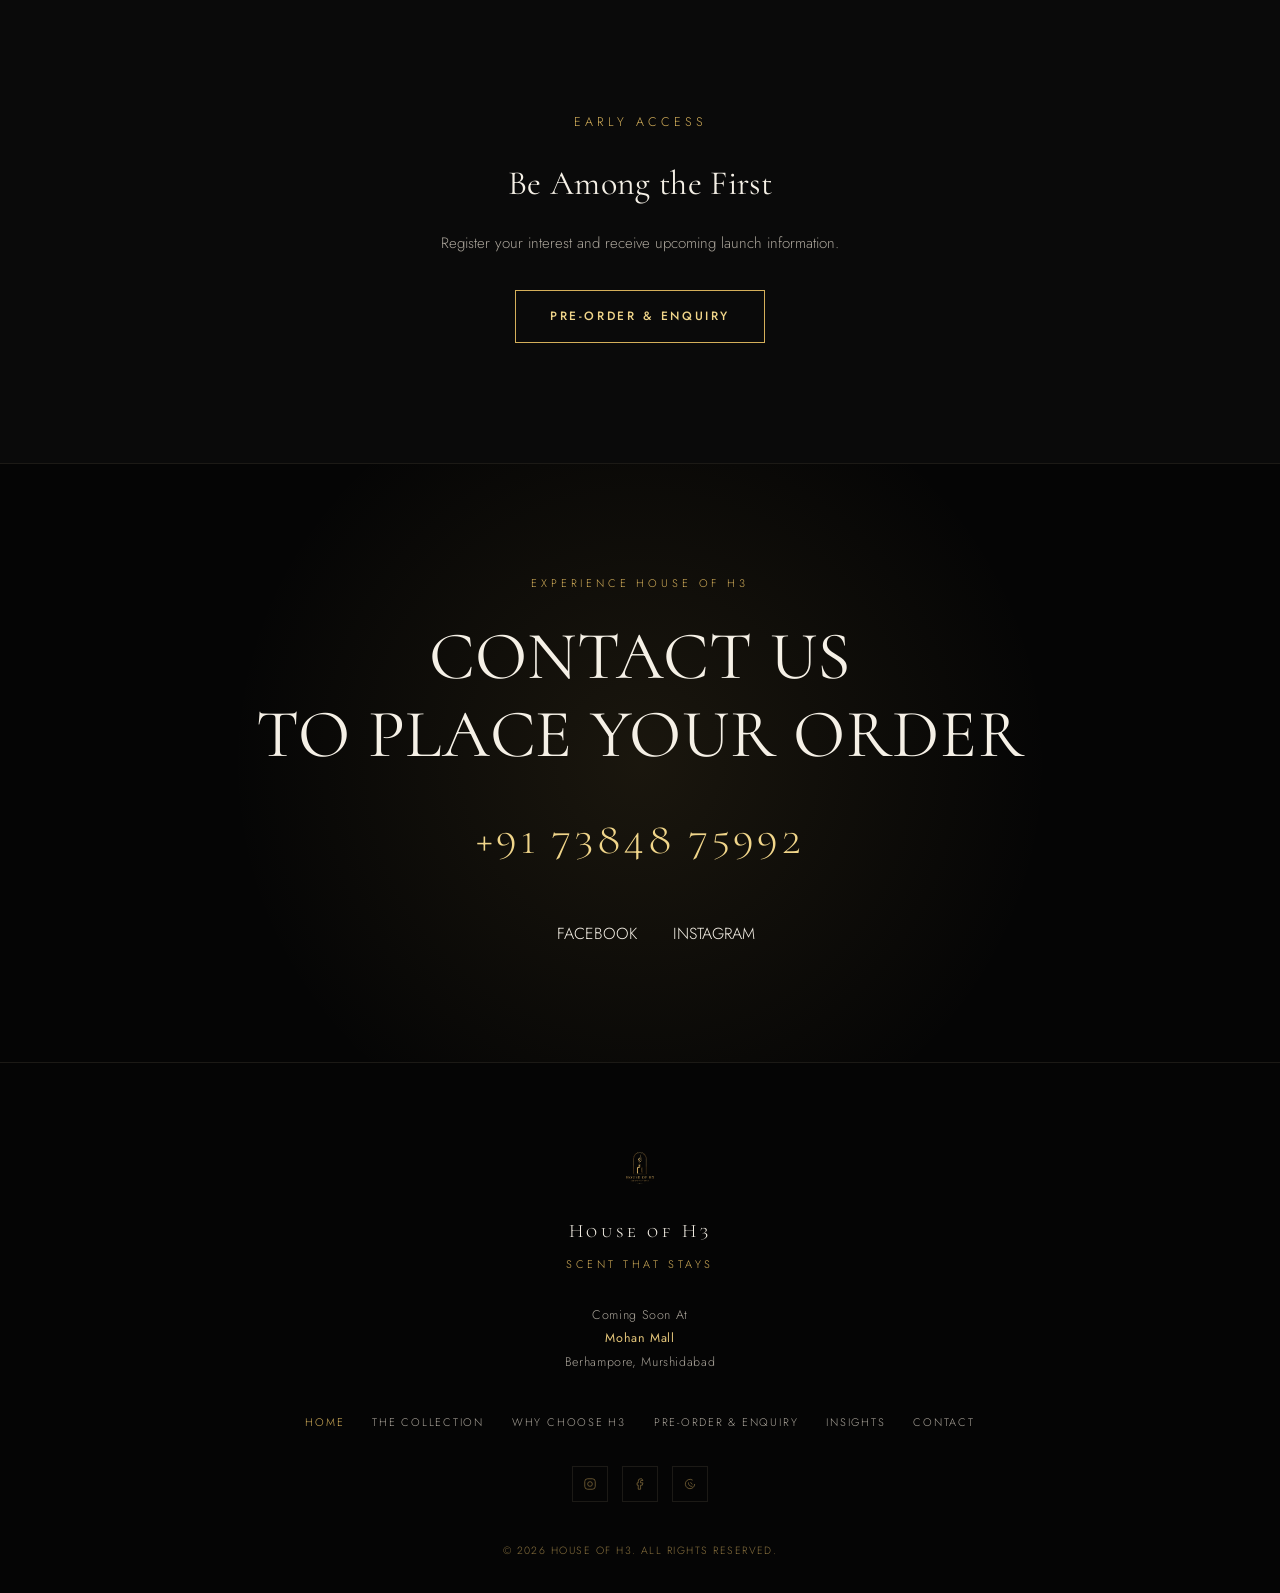
==== commit e9664c20: "Update index.html" ====
--- a/index.html
+++ b/index.html
@@ -3,12 +3,13 @@
 <head>
 <meta charset="UTF-8">
 <meta name="viewport" content="width=device-width, initial-scale=1.0">
-<title>HOUSE OF H3 — Scents That Stay | Luxury Fragrance House</title>
-<meta name="description" content="HOUSE OF H3 — an international-quality luxury fragrance house. A new fragrance experience is coming to Berhampore. Scents that stay.">
+<title>HOUSE OF H3 — Scent That Stays | Luxury Fragrance House</title> 
+<meta name="google-site-verification" content="O1q2Kre8CfxrktmWHVFOTkx3aA_MKJj-CM68mNz_Vmk" />
+<meta name="description" content="HOUSE OF H3 — an international-quality luxury fragrance house. A new fragrance experience is coming to Berhampore. Scent That Stays.">
 <link rel="canonical" href="https://thehouseofh3.com/">
 
 <meta property="og:type" content="website">
-<meta property="og:title" content="HOUSE OF H3 — Scents That Stay">
+<meta property="og:title" content="HOUSE OF H3 — Scent That Stays">
 <meta property="og:description" content="A new fragrance experience is coming to Berhampore. Luxury, reimagined.">
 <meta property="og:image" content="assets/images/house-of-h3-logo.png">
 <meta property="og:url" content="https://thehouseofh3.com/">
@@ -23,6 +24,15 @@
 <link href="https://fonts.googleapis.com/css2?family=Cormorant:wght@300;400;500;600&family=Cormorant+SC:wght@500;600&family=Jost:wght@300;400;500;600&display=swap" rel="stylesheet">
 
 <link rel="stylesheet" href="assets/css/style.css">
+	<!-- Google tag (gtag.js) -->
+<script async src="https://www.googletagmanager.com/gtag/js?id=G-3G4ZZQGDTH"></script>
+<script>
+  window.dataLayer = window.dataLayer || [];
+  function gtag(){dataLayer.push(arguments);}
+  gtag('js', new Date());
+
+  gtag('config', 'G-3G4ZZQGDTH');
+</script>
 </head>
 <body data-page="home">
 
@@ -71,7 +81,7 @@
   </h1>
 
   <p class="hero-tagline">
-    SCENTS THAT STAY
+    Scent That Stays
   </p>
 
   <p class="hero-statement">
@@ -81,7 +91,7 @@
 
   <div class="hero-actions">
 
-    <a href="our-story.html" class="btn">
+    <a href="collection.html" class="btn">
       Discover the House
     </a>
 
@@ -215,7 +225,7 @@
   <div class="wrap">
     <img src="assets/images/house-of-h3-logo.png" alt="HOUSE OF H3 official logo">
     <p class="foot-word">House of H3</p>
-    <p class="foot-tag">Scents That Stay</p>
+    <p class="foot-tag">Scent That Stays</p>
 
     <p class="foot-venue">
       Coming Soon At<br>
--- a/assets/css/style.css
+++ b/assets/css/style.css
@@ -1240,32 +1240,33 @@
 
 }
 
-/* TABLET — প্রতি row-তে 2টি image */
+/* TABLET — প্রতি row-তে 4টি image */
 
 @media (max-width: 900px) {
 
   .h3-image-gallery {
 
-    grid-template-columns: repeat(2, minmax(0, 1fr));
-
-    gap: 20px;
+    grid-template-columns: repeat(4, 1fr);
+
+    gap: 15px;
+
+    padding: 0 15px;
 
   }
 
 }
 
-
-/* MOBILE — প্রতি row-তে 1টি image */
+/* MOBILE — প্রতি row-তে 3টি image */
 
 @media (max-width: 560px) {
 
   .h3-image-gallery {
 
-    grid-template-columns: 1fr;
-
-    max-width: 500px;
-
-    padding: 0 20px;
+    grid-template-columns: repeat(3, 1fr);
+
+    gap: 10px;
+
+    padding: 0 10px;
 
   }
 
@@ -1309,4 +1310,23 @@
   border-bottom:
     1px solid rgba(212, 175, 90, 0.35) !important;
 }
-
+/* MOBILE HOME BANNER FIX */
+@media (max-width:560px){
+
+  .home-banner{
+      margin-top:200px !important;
+      height:220px !important;
+      background-position:center center !important;
+      background-size:cover !important;
+  }
+
+}
+@media (max-width:560px){
+
+.reveal{
+    opacity:1 !important;
+    transform:none !important;
+    transition:none !important;
+}
+
+}
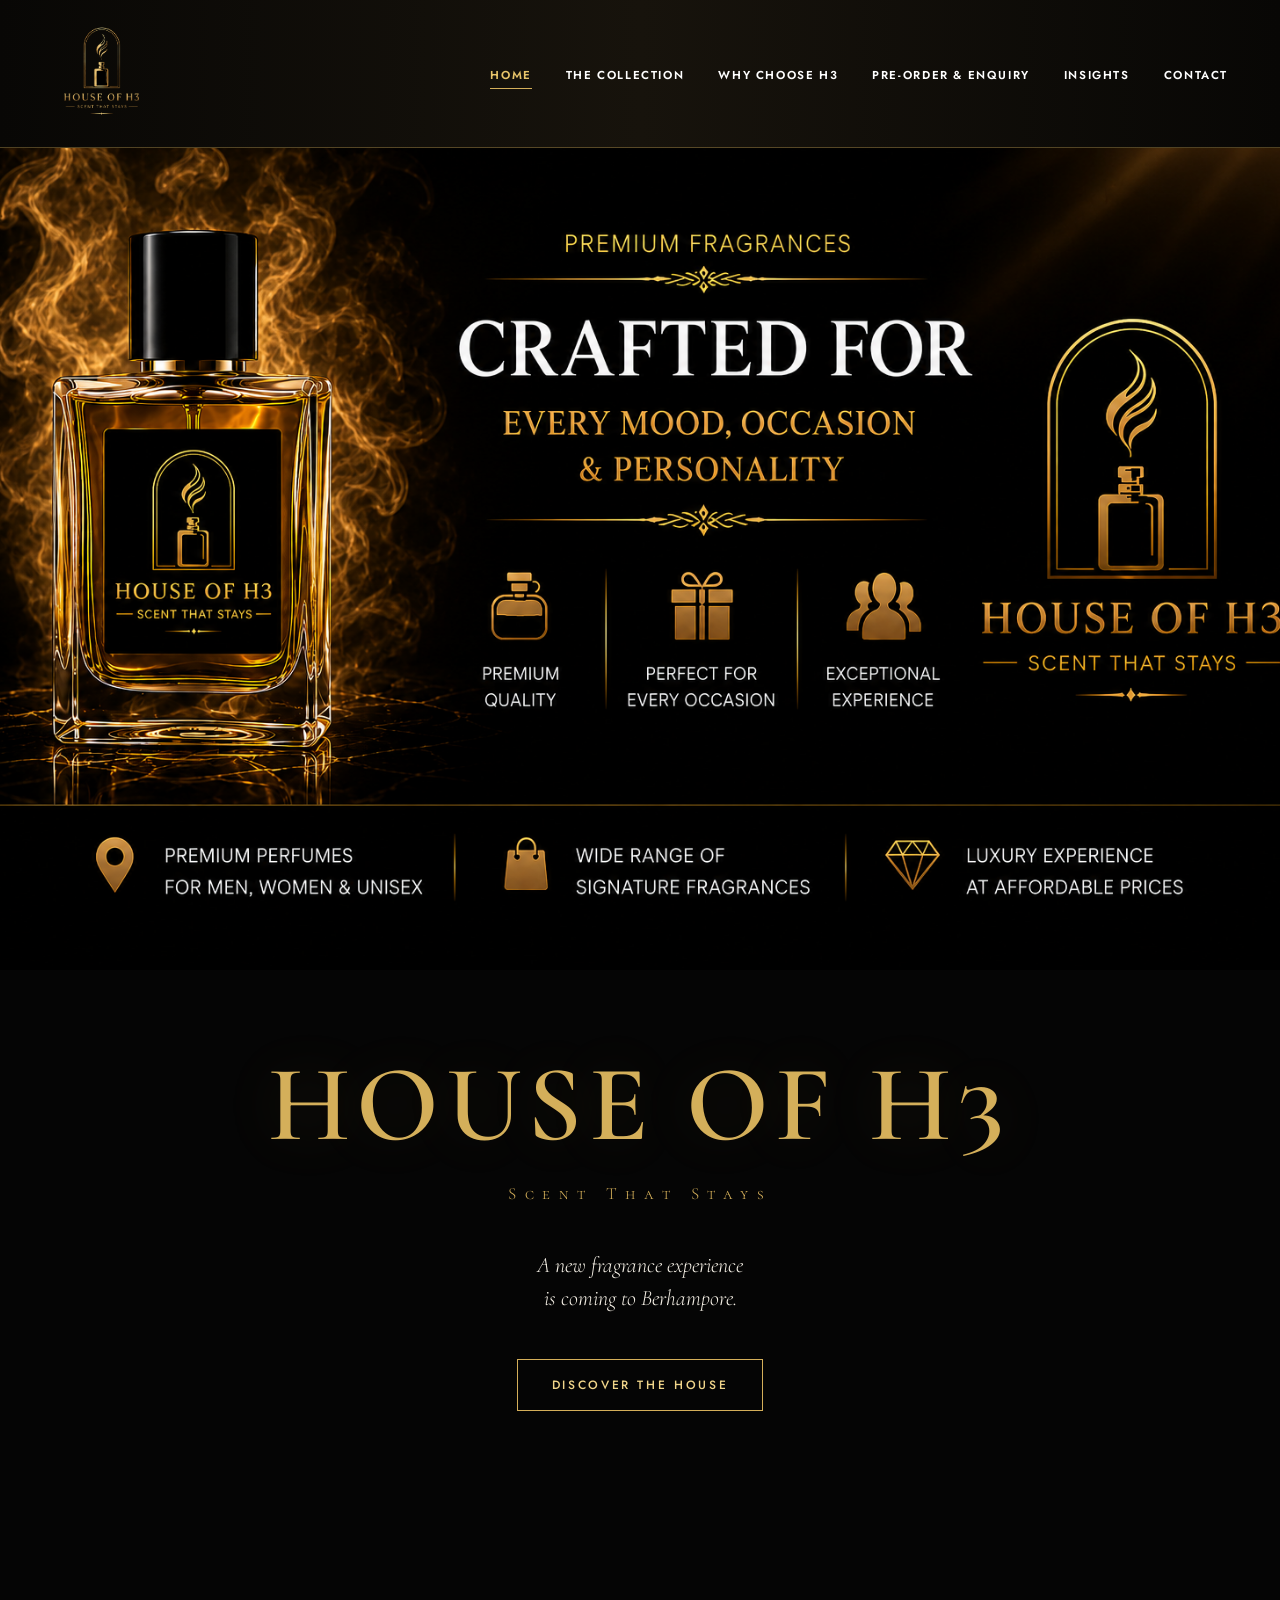
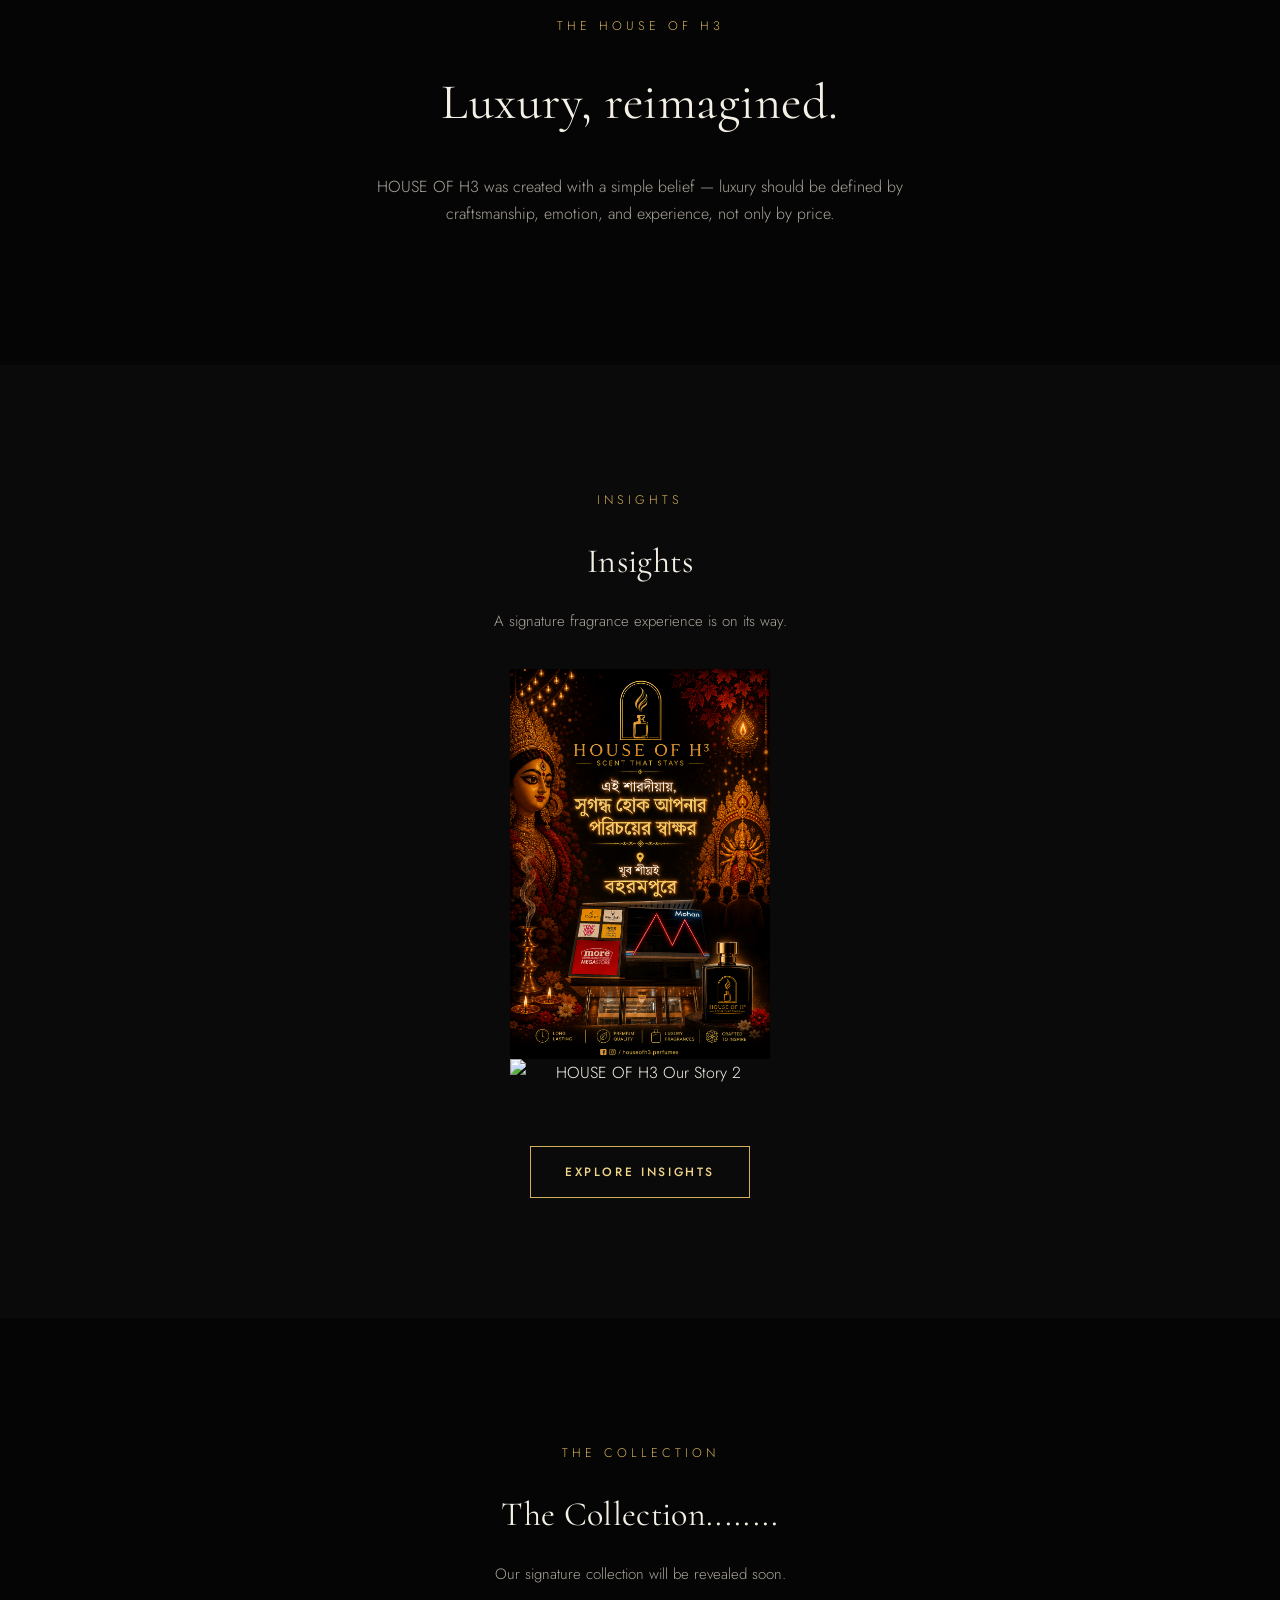
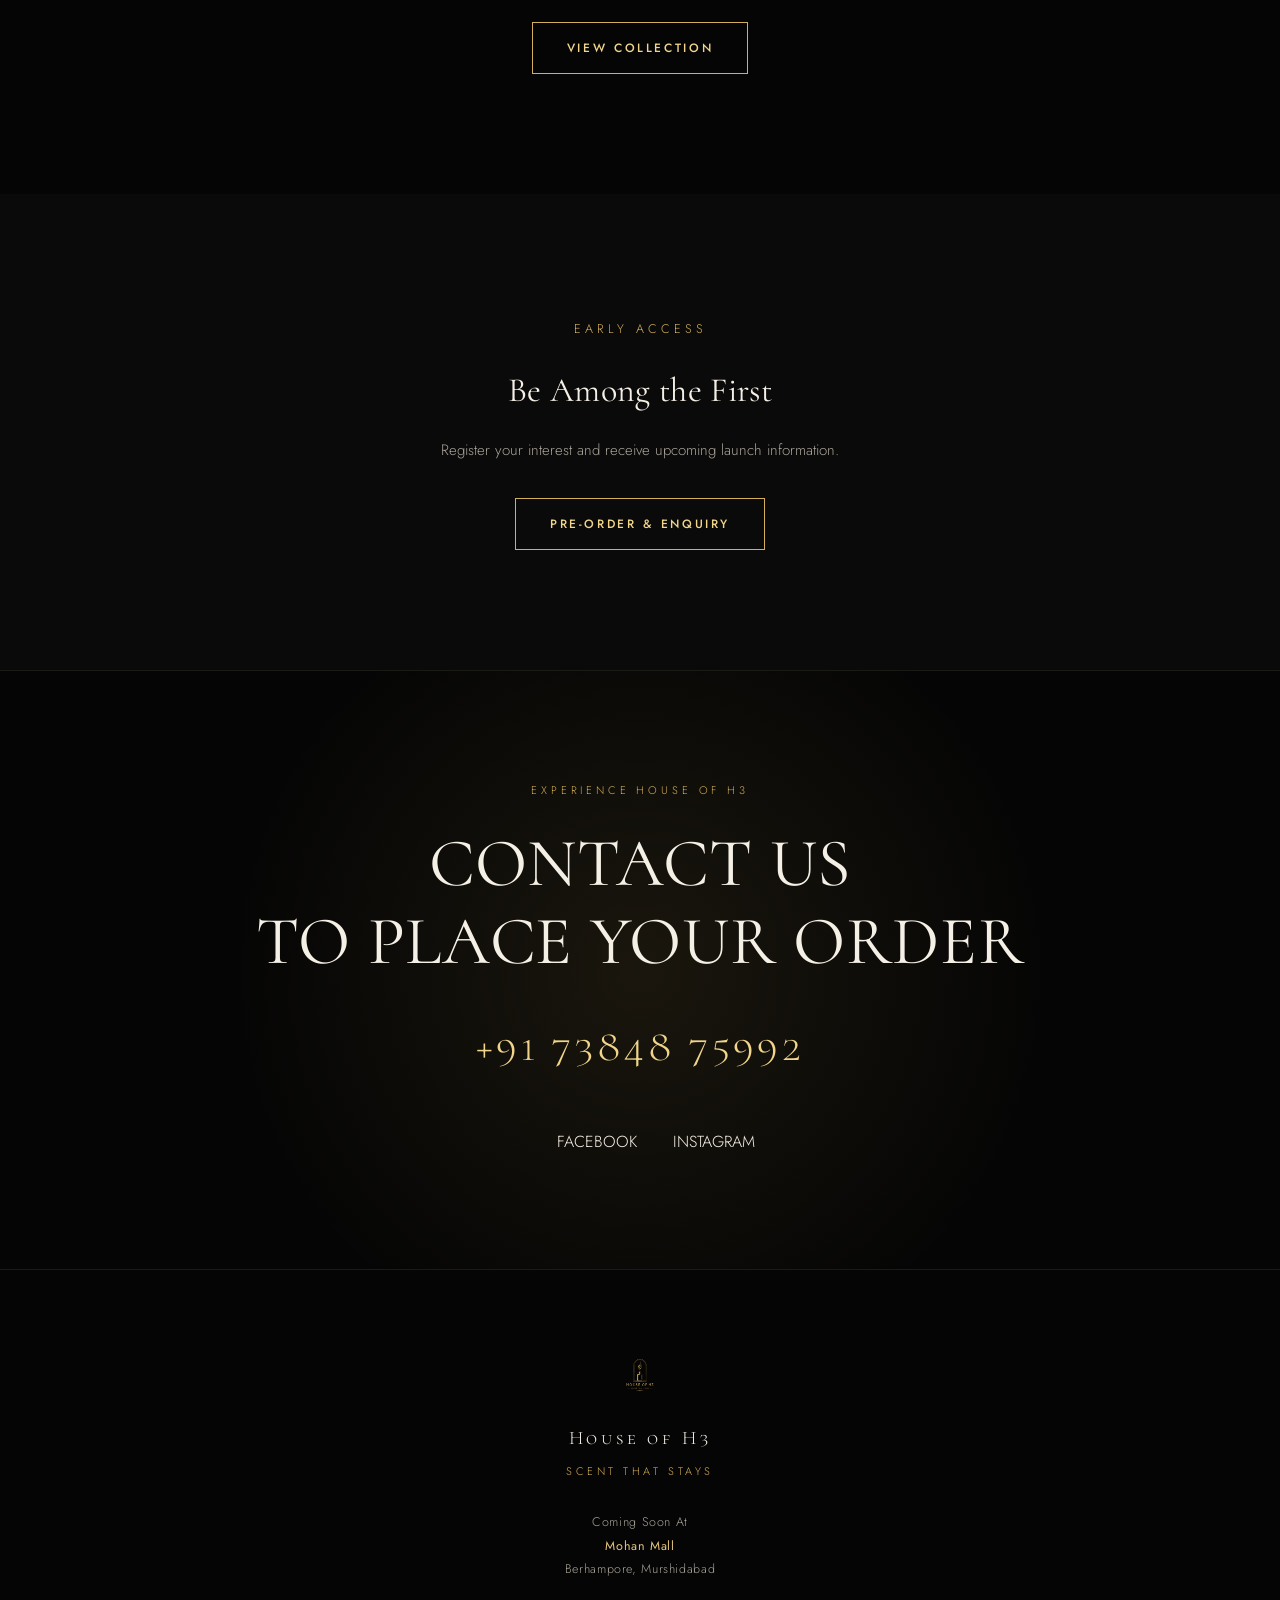
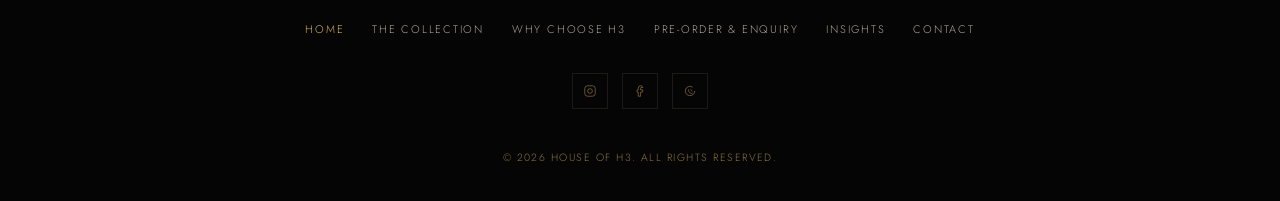
==== commit 84650297: "Update index.html" ====
--- a/index.html
+++ b/index.html
@@ -115,6 +115,7 @@
     <p>A signature fragrance experience is on its way.</p>
 <div class="page-image">
   <img src="assets/images/durgapuja.jpg" alt="HOUSE OF H3 Our Story">
+  <img src="assets/images/durga2.jpg" alt="HOUSE OF H3 Our Story 2">
 </div>
     <a href="insights.html" class="btn">Explore Insights</a>
   </div>
--- a/assets/css/style.css
+++ b/assets/css/style.css
@@ -805,22 +805,19 @@
 
   width: 100%;
 
-  height: 720px;
+  height: 900px;
 
   margin-top: 70px;
 
-  background-image:
-    url("../images/home-banner.jpg");
+  background-image: url("../images/home-banner.jpg");
 
   background-size: cover;
 
-  background-position: center;
+  background-position: center 30%;
 
   background-repeat: no-repeat;
 
 }
-
-
 /* =================================
    TEXT BELOW HOME BANNER
 ================================= */
